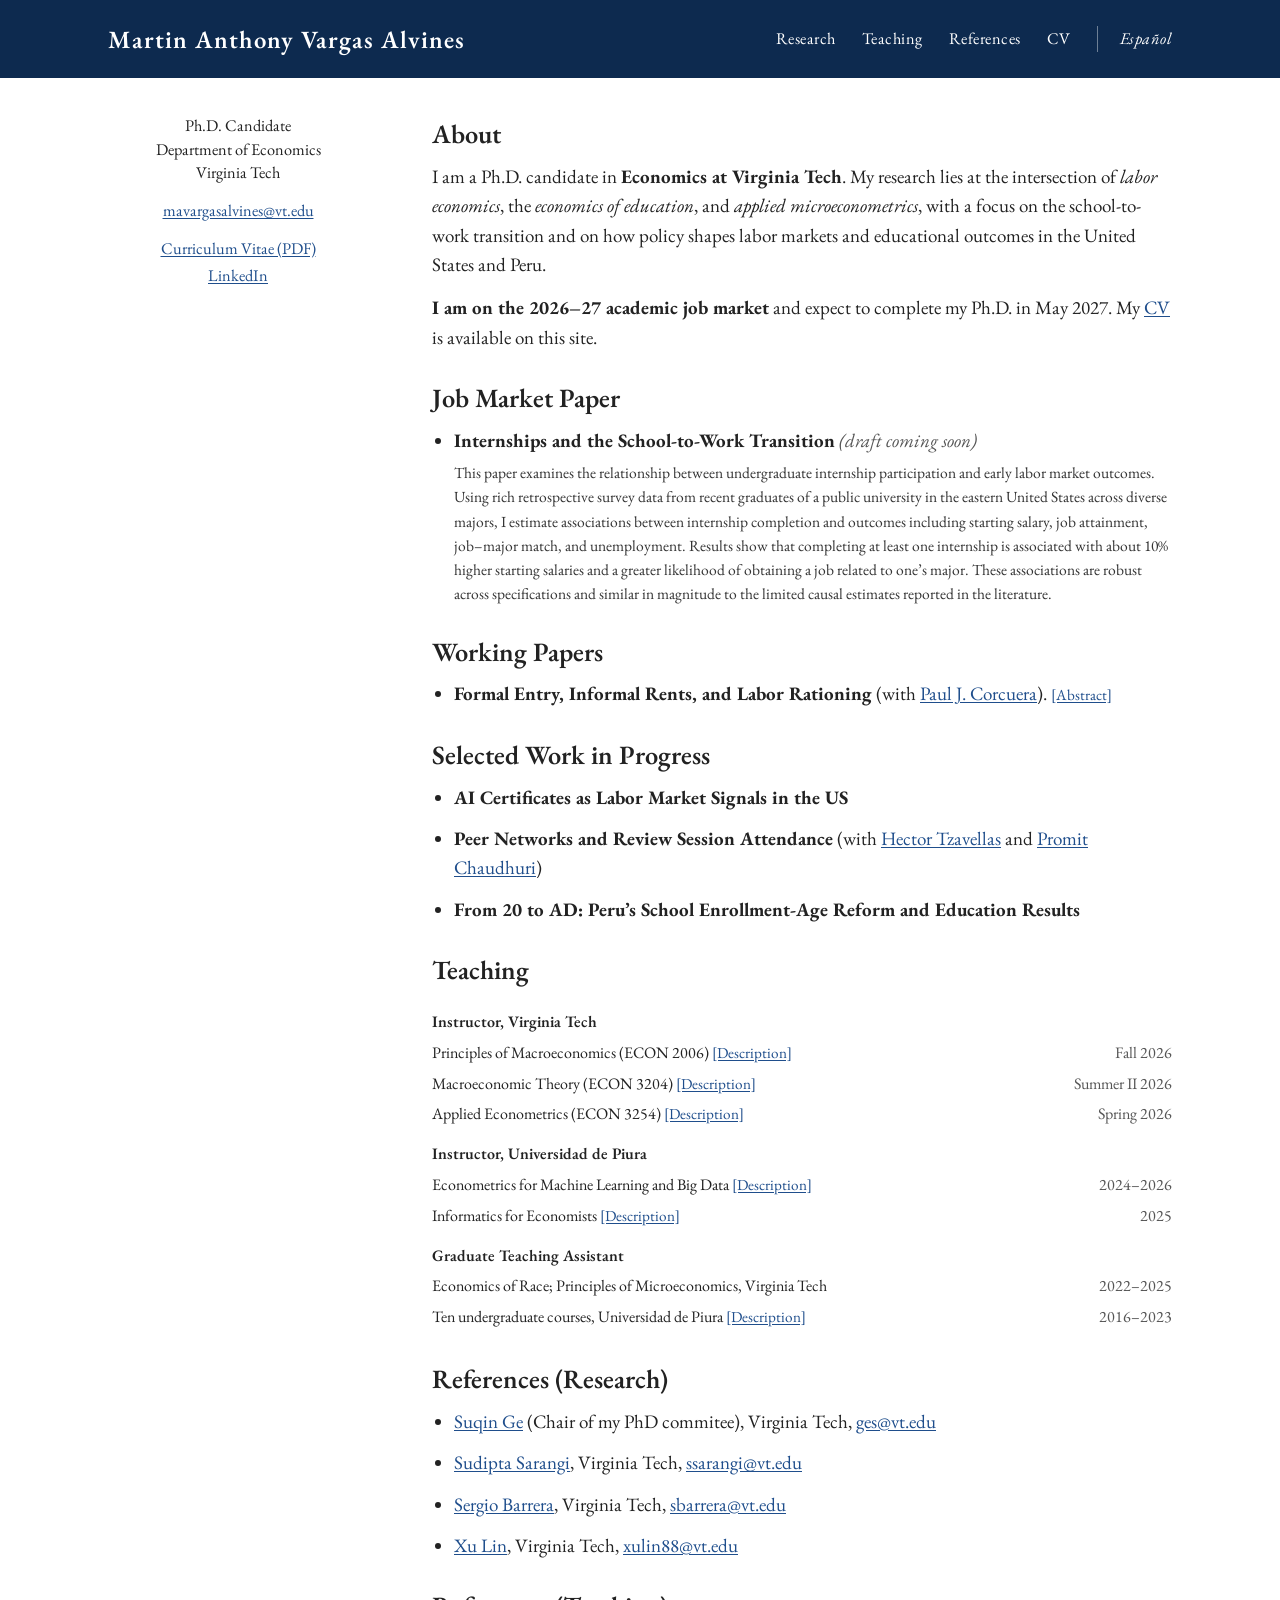
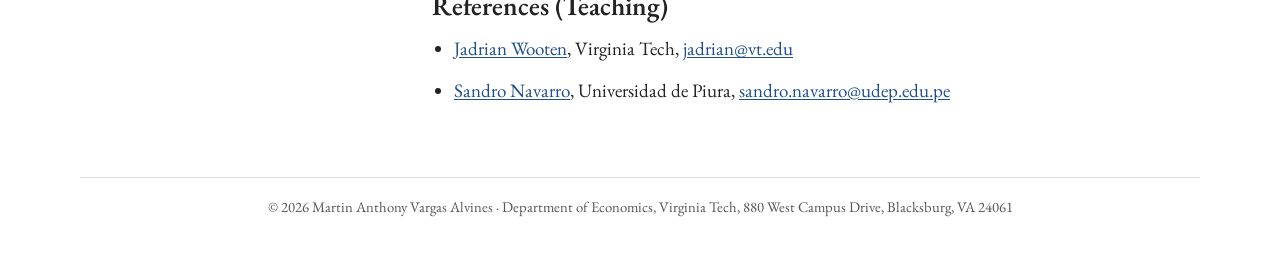
==== index.html @ 470b0822 "Initial commit" ====
<!DOCTYPE html>
<html lang="en">
<head>
<meta charset="utf-8">
<meta name="viewport" content="width=device-width, initial-scale=1">
<title>Martin Anthony Vargas Alvines | Ph.D. Candidate in Economics, Virginia Tech</title>
<meta name="description" content="Martin Anthony Vargas Alvines, Ph.D. candidate in Economics at Virginia Tech. Labor economics, economics of education, applied microeconometrics. On the 2026–27 job market.">
<meta property="og:title" content="Martin Anthony Vargas Alvines">
<meta property="og:description" content="Ph.D. candidate in Economics, Virginia Tech. On the 2026–27 job market.">
<link rel="alternate" hreflang="en" href="./">
<link rel="alternate" hreflang="es" href="es/">
<link rel="preconnect" href="https://fonts.googleapis.com">
<link rel="preconnect" href="https://fonts.gstatic.com" crossorigin>
<link href="https://fonts.googleapis.com/css2?family=EB+Garamond:ital,wght@0,400;0,600;0,700;1,400&display=swap" rel="stylesheet">
<link rel="stylesheet" href="style.css">
</head>
<body>

<div class="bar">
  <div class="inner">
    <a class="name" href="./">Martin Anthony Vargas Alvines</a>
    <nav>
      <a href="#research">Research</a>
      <a href="#teaching">Teaching</a>
      <a href="#references">References</a>
      <a href="cv.pdf">CV</a>
      <a class="lang" href="es/" hreflang="es" lang="es">Español</a>
    </nav>
  </div>
</div>

<div class="page">
  <aside>
    <img src="photo.jpg" alt="Martin Anthony Vargas Alvines" onerror="this.remove()">
    <p>Ph.D. Candidate<br>Department of Economics<br>Virginia Tech</p>
    <p><a href="mailto:mavargasalvines@vt.edu">mavargasalvines@vt.edu</a></p>
    <p class="links">
      <a href="cv.pdf">Curriculum Vitae (PDF)</a>
      <a href="https://www.linkedin.com/in/martin-anthony-vargas-alvines-2488231a1/">LinkedIn</a>
    </p>
  </aside>

  <main>
    <h2>About</h2>
    <p>I am a Ph.D. candidate in <strong>Economics at Virginia Tech</strong>. My research lies at the intersection of <em>labor economics</em>, the <em>economics of education</em>, and <em>applied microeconometrics</em>, with a focus on the school-to-work transition and on how policy shapes labor markets and educational outcomes in the United States and Peru.</p>
    <p><strong>I am on the 2026–27 academic job market</strong> and expect to complete my Ph.D. in May 2027. My <a href="cv.pdf">CV</a> is available on this site.</p>

    <h2 id="research">Job Market Paper</h2>
    <ul>
      <li><span class="title">Internships and the School-to-Work Transition</span> <span class="status">(draft coming soon)</span>
        <p class="abstract">This paper examines the relationship between undergraduate internship participation and early labor market outcomes. Using rich retrospective survey data from recent graduates of a public university in the eastern United States across diverse majors, I estimate associations between internship completion and outcomes including starting salary, job attainment, job–major match, and unemployment. Results show that completing at least one internship is associated with about 10% higher starting salaries and a greater likelihood of obtaining a job related to one’s major. These associations are robust across specifications and similar in magnitude to the limited causal estimates reported in the literature.</p>
      </li>
    </ul>

    <h2>Working Papers</h2>
    <ul>
      <li><span class="title">Formal Entry, Informal Rents, and Labor Rationing</span> (with <a href="https://paulcorcuera.com/">Paul J. Corcuera</a>).
        <details><summary>[Abstract]</summary>
        <p>This paper studies how formal firm creation influences informality through two mechanisms: changes in market power and labor rationing. We exploit the staggered rollout of Peru’s <em>Business Development Centers</em> (CDE) program, which encouraged the entry of formal firms across districts and industries. A simple framework highlights that informal firms rely on both paid and unpaid family labor and may possess market power. Increased formal entry can reduce informal rents in high-barrier sectors or reallocate underemployed workers toward formal jobs in labor-abundant areas. Using administrative CDE records and ENAHO microdata, we implement an event-study design, Jackknife IV, and Shift-Share IV to estimate the impacts on profits, unpaid labor, and employment transitions.</p>
        </details>
      </li>
    </ul>

    <h2>Selected Work in Progress</h2>
    <ul>
      <li><span class="title">AI Certificates as Labor Market Signals in the US</span></li>
      <li><span class="title">Peer Networks and Review Session Attendance</span> (with <a href="https://sites.google.com/view/hectortzavellas/home">Hector Tzavellas</a> and <a href="https://www.promitkchaudhuri.com/">Promit Chaudhuri</a>)</li>
      <li><span class="title">From 20 to AD: Peru’s School Enrollment-Age Reform and Education Results</span></li>
    </ul>

    <h2 id="teaching">Teaching</h2>
        <table class="teach">
      <tr class="inst"><td colspan="2">Instructor, Virginia Tech</td></tr>
      <tr><td>Principles of Macroeconomics (ECON 2006)
        <details><summary>[Description]</summary>
        <p>A sophomore-level gateway course at Virginia Tech taught three times weekly. Designed spaced retrieval-practice homework, peer-instruction review sessions, a transparent participation rubric, and mastery-based exam-replacement policies, then validated them with item-level psychometric analysis to strengthen engagement and student outcomes. Gen-AI effects in the economy discussed in every session.</p>
        </details>
      </td><td class="when">Fall 2026</td></tr>
      <tr><td>Macroeconomic Theory (ECON 3204)
        <details><summary>[Description]</summary>
        <p>Covers the canonical models of intermediate macroeconomics: IS-LM, AS-AD, the Phillips curve, and open-economy extensions, with emphasis on applying each framework to current policy questions, including inflation, unemployment, and trade shocks.</p>
        </details>
      </td><td class="when">Summer II 2026</td></tr>
      <tr><td>Applied Econometrics (ECON 3254)
        <details><summary>[Description]</summary>
        <p>Covers the econometric techniques economists use to identify causal relationships in data, with hands-on implementation in Stata. Students develop skills in OLS estimation, regression diagnostics, and research design, applying them to an original research project.</p>
        </details>
      </td><td class="when">Spring 2026</td></tr>

      <tr class="inst"><td colspan="2">Instructor, Universidad de Piura</td></tr>
      <tr><td>Econometrics for Machine Learning and Big Data
        <details><summary>[Description]</summary>
        <p>Introduces Machine Learning (ML), Gen-AI, and Big Data econometric analysis: econometric foundations, ML methodologies, and their applications to real-world economic variables, plus basic concepts of Bayesian econometrics. Gen-AI and ML relation is stressed in each session.</p>
        </details>
      </td><td class="when">2024–2026</td></tr>
      <tr><td>Informatics for Economists
        <details><summary>[Description]</summary>
        <p>Introduces the programs economists use: Stata, R, Python (Jupyter), and LaTeX, together with the principles of coding and the types of data economists work with.</p>
        </details>
      </td><td class="when">2025</td></tr>

      <tr class="inst"><td colspan="2">Graduate Teaching Assistant</td></tr>
      <tr><td>Economics of Race; Principles of Microeconomics, Virginia Tech</td><td class="when">2022–2025</td></tr>
      <tr><td>Ten undergraduate courses, Universidad de Piura
        <details><summary>[Description]</summary>
        <p>Principles of Macroeconomics, Math for Economists, Game Theory, Industrial Organization, Econometrics, Microeconometrics, Macroeconomics I &amp; II, Methodology for Economics Research, and Regional and Urban Economics. Assisted professors in preparing and delivering courses, conducted tutorials, prepared and graded homework and exams, and gave feedback to undergraduate students.</p>
        </details>
      </td><td class="when">2016–2023</td></tr>
    </table>

    <h2 id="references_res">References (Research)</h2>
    <ul>
      <li><a href="https://www.gesuqin.com/">Suqin Ge</a> (Chair of my PhD commitee), Virginia Tech, <a href="mailto:ges@vt.edu">ges@vt.edu</a></li>
      <li><a href="https://www.sudiptasarangi.com/">Sudipta Sarangi</a>, Virginia Tech, <a href="mailto:ssarangi@vt.edu">ssarangi@vt.edu</a></li>
      <li><a href="https://www.sergioebarrera.com/">Sergio Barrera</a>, Virginia Tech, <a href="mailto:sbarrera@vt.edu">sbarrera@vt.edu</a></li>
      <li><a href="https://sites.google.com/vt.edu/xulin">Xu Lin</a>, Virginia Tech, <a href="mailto:xulin88@vt.edu">xulin88@vt.edu</a></li>
    </ul>

    <h2 id="references_tea">References (Teaching)</h2>
    <ul>
      <li><a href="https://www.jadrianwooten.com/">Jadrian Wooten</a>, Virginia Tech, <a href="mailto:jadrian@vt.edu">jadrian@vt.edu</a></li>
      <li><a href="https://www.udep.edu.pe/perfil/sandro-navarro/">Sandro Navarro</a>, Universidad de Piura, <a href="mailto:sandro.navarro@udep.edu.pe">sandro.navarro@udep.edu.pe</a></li>
    </ul>
  </main>
</div>

<footer>© 2026 Martin Anthony Vargas Alvines · Department of Economics, Virginia Tech, 880 West Campus Drive, Blacksburg, VA 24061</footer>
</body>
</html>
---- style.css ----
:root{
  --bar:#0d2a4f; --bar-text:#ffffff;
  --text:#222222; --muted:#555555; --link:#1f4e8c; --line:#dddddd; --bg:#ffffff;
  --font:"EB Garamond",Garamond,"Adobe Garamond Pro","Times New Roman",serif;
}
*{box-sizing:border-box}
html{scroll-behavior:smooth}
body{margin:0;background:var(--bg);color:var(--text);font-family:var(--font);
     font-size:19px;line-height:1.55}
a{color:var(--link);text-decoration:underline;text-underline-offset:2px}
a:hover{text-decoration-thickness:2px}

/* top bar */
.bar{background:var(--bar);color:var(--bar-text)}
.bar .inner{max-width:1120px;margin:0 auto;padding:0 28px;height:78px;
            display:flex;align-items:center;justify-content:space-between;gap:20px}
.bar .name{color:#fff;text-decoration:none;font-size:1.55rem;font-weight:600;letter-spacing:.04em}
.bar nav{display:flex;align-items:center;gap:26px}
.bar nav a{color:#fff;text-decoration:none;font-size:1.02rem;letter-spacing:.03em}
.bar nav a:hover{text-decoration:underline}
.bar nav .lang{border-left:1px solid rgba(255,255,255,.4);padding-left:22px;font-style:italic}

/* layout */
.page{max-width:1120px;margin:0 auto;padding:36px 28px 60px;
      display:grid;grid-template-columns:260px 1fr;gap:64px}
aside{text-align:center;font-size:1.02rem;line-height:1.45}
aside img{width:220px;height:auto;border-radius:6px;display:block;margin:0 auto 18px;
          box-shadow:0 1px 4px rgba(0,0,0,.18)}
aside p{margin:0 0 14px}
aside .links a{display:block;margin:4px 0}

main h2{font-size:1.65rem;font-weight:600;margin:30px 0 12px;line-height:1.2}
main h2:first-child{margin-top:4px}
main p{margin:0 0 14px}
main ul{margin:0 0 8px;padding-left:22px}
main li{margin:0 0 12px}
.title{font-weight:700}
.status{font-style:italic;color:var(--muted)}
details{display:inline}
details summary{display:inline;cursor:pointer;color:var(--link);text-decoration:underline;
                text-underline-offset:2px;font-size:.95rem;list-style:none}
details summary::-webkit-details-marker{display:none}
details[open] summary{margin-bottom:4px}
details p{display:block;font-size:.95rem;color:#333;margin:6px 0 4px;text-align:left}
.abstract{font-size:.97rem;color:#333;text-align:left;margin:6px 0 0}
table.teach{border-collapse:collapse;width:100%;font-size:1rem}
table.teach td{padding:3px 0;vertical-align:top}
table.teach td.when{text-align:right;color:var(--muted);white-space:nowrap;padding-left:16px}
table.teach tr.inst td{font-weight:600;padding-top:12px}
footer{border-top:1px solid var(--line);max-width:1120px;margin:0 auto;padding:18px 28px 40px;
       color:var(--muted);font-size:.92rem;text-align:center}

@media (max-width:820px){
  .bar .inner{height:auto;padding:14px 18px;flex-direction:column;align-items:flex-start;gap:8px}
  .bar nav{gap:16px;flex-wrap:wrap}
  .bar nav .lang{border-left:0;padding-left:0}
  .page{grid-template-columns:1fr;gap:20px;padding:24px 18px 40px}
  aside img{width:170px}
  body{font-size:18px}
}
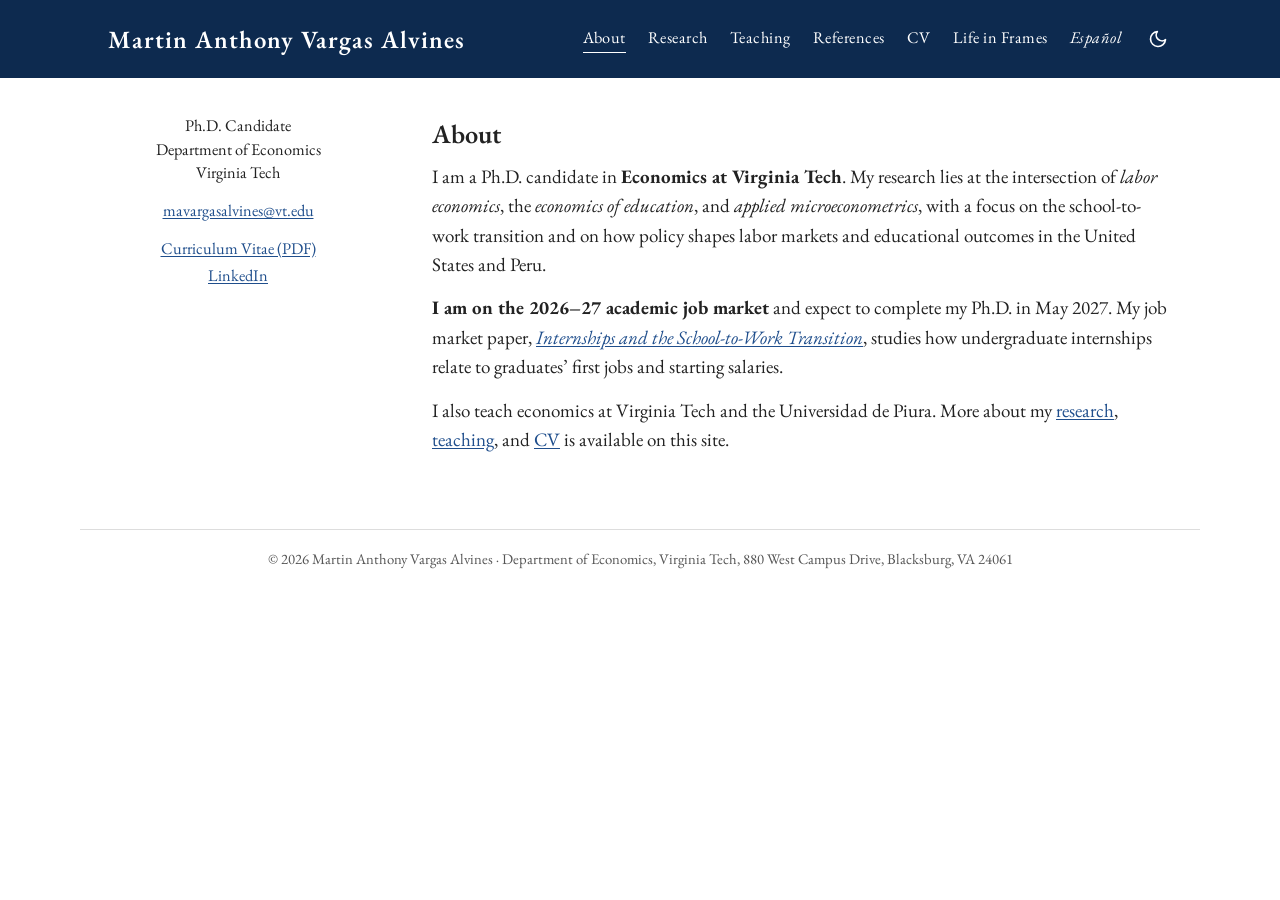
==== commit 0a607470: "Update site and CV" ====
--- a/index.html
+++ b/index.html
@@ -6,25 +6,29 @@
 <title>Martin Anthony Vargas Alvines | Ph.D. Candidate in Economics, Virginia Tech</title>
 <meta name="description" content="Martin Anthony Vargas Alvines, Ph.D. candidate in Economics at Virginia Tech. Labor economics, economics of education, applied microeconometrics. On the 2026–27 job market.">
 <meta property="og:title" content="Martin Anthony Vargas Alvines">
-<meta property="og:description" content="Ph.D. candidate in Economics, Virginia Tech. On the 2026–27 job market.">
-<link rel="alternate" hreflang="en" href="./">
-<link rel="alternate" hreflang="es" href="es/">
+<meta property="og:description" content="Martin Anthony Vargas Alvines, Ph.D. candidate in Economics at Virginia Tech. Labor economics, economics of education, applied microeconometrics. On the 2026–27 job market.">
+<link rel="alternate" hreflang="es" href="es/index.html">
+<script>(function(){var t;try{t=localStorage.getItem('theme')}catch(e){}if(!t)t=window.matchMedia('(prefers-color-scheme: dark)').matches?'dark':'light';document.documentElement.setAttribute('data-theme',t)})();</script>
 <link rel="preconnect" href="https://fonts.googleapis.com">
 <link rel="preconnect" href="https://fonts.gstatic.com" crossorigin>
 <link href="https://fonts.googleapis.com/css2?family=EB+Garamond:ital,wght@0,400;0,600;0,700;1,400&display=swap" rel="stylesheet">
 <link rel="stylesheet" href="style.css">
+<script src="site.js" defer></script>
 </head>
 <body>
 
 <div class="bar">
   <div class="inner">
-    <a class="name" href="./">Martin Anthony Vargas Alvines</a>
+    <a class="name" href="index.html">Martin Anthony Vargas Alvines</a>
     <nav>
-      <a href="#research">Research</a>
-      <a href="#teaching">Teaching</a>
-      <a href="#references">References</a>
-      <a href="cv.pdf">CV</a>
-      <a class="lang" href="es/" hreflang="es" lang="es">Español</a>
+      <a href="index.html" class="active">About</a>
+      <a href="research.html">Research</a>
+      <a href="teaching.html">Teaching</a>
+      <a href="references.html">References</a>
+      <a href="cv.html">CV</a>
+      <a href="life.html">Life in Frames</a>
+      <a class="lang" href="es/index.html" hreflang="es" lang="es">Español</a>
+      <button class="theme-toggle" type="button" aria-label="Toggle light/dark mode" title="Toggle light/dark mode"><svg class="moon" viewBox="0 0 24 24" fill="none" stroke="currentColor" stroke-width="2" stroke-linecap="round" stroke-linejoin="round"><path d="M21 12.79A9 9 0 1 1 11.21 3 7 7 0 0 0 21 12.79z"/></svg><svg class="sun" viewBox="0 0 24 24" fill="none" stroke="currentColor" stroke-width="2" stroke-linecap="round"><circle cx="12" cy="12" r="4.5"/><path d="M12 2v2M12 20v2M4.9 4.9l1.4 1.4M17.7 17.7l1.4 1.4M2 12h2M20 12h2M4.9 19.1l1.4-1.4M17.7 6.3l1.4-1.4"/></svg></button>
     </nav>
   </div>
 </div>
@@ -43,84 +47,8 @@
   <main>
     <h2>About</h2>
     <p>I am a Ph.D. candidate in <strong>Economics at Virginia Tech</strong>. My research lies at the intersection of <em>labor economics</em>, the <em>economics of education</em>, and <em>applied microeconometrics</em>, with a focus on the school-to-work transition and on how policy shapes labor markets and educational outcomes in the United States and Peru.</p>
-    <p><strong>I am on the 2026–27 academic job market</strong> and expect to complete my Ph.D. in May 2027. My <a href="cv.pdf">CV</a> is available on this site.</p>
-
-    <h2 id="research">Job Market Paper</h2>
-    <ul>
-      <li><span class="title">Internships and the School-to-Work Transition</span> <span class="status">(draft coming soon)</span>
-        <p class="abstract">This paper examines the relationship between undergraduate internship participation and early labor market outcomes. Using rich retrospective survey data from recent graduates of a public university in the eastern United States across diverse majors, I estimate associations between internship completion and outcomes including starting salary, job attainment, job–major match, and unemployment. Results show that completing at least one internship is associated with about 10% higher starting salaries and a greater likelihood of obtaining a job related to one’s major. These associations are robust across specifications and similar in magnitude to the limited causal estimates reported in the literature.</p>
-      </li>
-    </ul>
-
-    <h2>Working Papers</h2>
-    <ul>
-      <li><span class="title">Formal Entry, Informal Rents, and Labor Rationing</span> (with <a href="https://paulcorcuera.com/">Paul J. Corcuera</a>).
-        <details><summary>[Abstract]</summary>
-        <p>This paper studies how formal firm creation influences informality through two mechanisms: changes in market power and labor rationing. We exploit the staggered rollout of Peru’s <em>Business Development Centers</em> (CDE) program, which encouraged the entry of formal firms across districts and industries. A simple framework highlights that informal firms rely on both paid and unpaid family labor and may possess market power. Increased formal entry can reduce informal rents in high-barrier sectors or reallocate underemployed workers toward formal jobs in labor-abundant areas. Using administrative CDE records and ENAHO microdata, we implement an event-study design, Jackknife IV, and Shift-Share IV to estimate the impacts on profits, unpaid labor, and employment transitions.</p>
-        </details>
-      </li>
-    </ul>
-
-    <h2>Selected Work in Progress</h2>
-    <ul>
-      <li><span class="title">AI Certificates as Labor Market Signals in the US</span></li>
-      <li><span class="title">Peer Networks and Review Session Attendance</span> (with <a href="https://sites.google.com/view/hectortzavellas/home">Hector Tzavellas</a> and <a href="https://www.promitkchaudhuri.com/">Promit Chaudhuri</a>)</li>
-      <li><span class="title">From 20 to AD: Peru’s School Enrollment-Age Reform and Education Results</span></li>
-    </ul>
-
-    <h2 id="teaching">Teaching</h2>
-        <table class="teach">
-      <tr class="inst"><td colspan="2">Instructor, Virginia Tech</td></tr>
-      <tr><td>Principles of Macroeconomics (ECON 2006)
-        <details><summary>[Description]</summary>
-        <p>A sophomore-level gateway course at Virginia Tech taught three times weekly. Designed spaced retrieval-practice homework, peer-instruction review sessions, a transparent participation rubric, and mastery-based exam-replacement policies, then validated them with item-level psychometric analysis to strengthen engagement and student outcomes. Gen-AI effects in the economy discussed in every session.</p>
-        </details>
-      </td><td class="when">Fall 2026</td></tr>
-      <tr><td>Macroeconomic Theory (ECON 3204)
-        <details><summary>[Description]</summary>
-        <p>Covers the canonical models of intermediate macroeconomics: IS-LM, AS-AD, the Phillips curve, and open-economy extensions, with emphasis on applying each framework to current policy questions, including inflation, unemployment, and trade shocks.</p>
-        </details>
-      </td><td class="when">Summer II 2026</td></tr>
-      <tr><td>Applied Econometrics (ECON 3254)
-        <details><summary>[Description]</summary>
-        <p>Covers the econometric techniques economists use to identify causal relationships in data, with hands-on implementation in Stata. Students develop skills in OLS estimation, regression diagnostics, and research design, applying them to an original research project.</p>
-        </details>
-      </td><td class="when">Spring 2026</td></tr>
-
-      <tr class="inst"><td colspan="2">Instructor, Universidad de Piura</td></tr>
-      <tr><td>Econometrics for Machine Learning and Big Data
-        <details><summary>[Description]</summary>
-        <p>Introduces Machine Learning (ML), Gen-AI, and Big Data econometric analysis: econometric foundations, ML methodologies, and their applications to real-world economic variables, plus basic concepts of Bayesian econometrics. Gen-AI and ML relation is stressed in each session.</p>
-        </details>
-      </td><td class="when">2024–2026</td></tr>
-      <tr><td>Informatics for Economists
-        <details><summary>[Description]</summary>
-        <p>Introduces the programs economists use: Stata, R, Python (Jupyter), and LaTeX, together with the principles of coding and the types of data economists work with.</p>
-        </details>
-      </td><td class="when">2025</td></tr>
-
-      <tr class="inst"><td colspan="2">Graduate Teaching Assistant</td></tr>
-      <tr><td>Economics of Race; Principles of Microeconomics, Virginia Tech</td><td class="when">2022–2025</td></tr>
-      <tr><td>Ten undergraduate courses, Universidad de Piura
-        <details><summary>[Description]</summary>
-        <p>Principles of Macroeconomics, Math for Economists, Game Theory, Industrial Organization, Econometrics, Microeconometrics, Macroeconomics I &amp; II, Methodology for Economics Research, and Regional and Urban Economics. Assisted professors in preparing and delivering courses, conducted tutorials, prepared and graded homework and exams, and gave feedback to undergraduate students.</p>
-        </details>
-      </td><td class="when">2016–2023</td></tr>
-    </table>
-
-    <h2 id="references_res">References (Research)</h2>
-    <ul>
-      <li><a href="https://www.gesuqin.com/">Suqin Ge</a> (Chair of my PhD commitee), Virginia Tech, <a href="mailto:ges@vt.edu">ges@vt.edu</a></li>
-      <li><a href="https://www.sudiptasarangi.com/">Sudipta Sarangi</a>, Virginia Tech, <a href="mailto:ssarangi@vt.edu">ssarangi@vt.edu</a></li>
-      <li><a href="https://www.sergioebarrera.com/">Sergio Barrera</a>, Virginia Tech, <a href="mailto:sbarrera@vt.edu">sbarrera@vt.edu</a></li>
-      <li><a href="https://sites.google.com/vt.edu/xulin">Xu Lin</a>, Virginia Tech, <a href="mailto:xulin88@vt.edu">xulin88@vt.edu</a></li>
-    </ul>
-
-    <h2 id="references_tea">References (Teaching)</h2>
-    <ul>
-      <li><a href="https://www.jadrianwooten.com/">Jadrian Wooten</a>, Virginia Tech, <a href="mailto:jadrian@vt.edu">jadrian@vt.edu</a></li>
-      <li><a href="https://www.udep.edu.pe/perfil/sandro-navarro/">Sandro Navarro</a>, Universidad de Piura, <a href="mailto:sandro.navarro@udep.edu.pe">sandro.navarro@udep.edu.pe</a></li>
-    </ul>
+    <p><strong>I am on the 2026–27 academic job market</strong> and expect to complete my Ph.D. in May 2027. My job market paper, <a href="research.html"><em>Internships and the School-to-Work Transition</em></a>, studies how undergraduate internships relate to graduates’ first jobs and starting salaries.</p>
+    <p>I also teach economics at Virginia Tech and the Universidad de Piura. More about my <a href="research.html">research</a>, <a href="teaching.html">teaching</a>, and <a href="cv.html">CV</a> is available on this site.</p>
   </main>
 </div>
 
--- a/style.css
+++ b/style.css
@@ -1,26 +1,39 @@
+/* ============ Colors: light (default) and dark ============ */
 :root{
   --bar:#0d2a4f; --bar-text:#ffffff;
-  --text:#222222; --muted:#555555; --link:#1f4e8c; --line:#dddddd; --bg:#ffffff;
+  --bg:#ffffff; --text:#222222; --muted:#555555; --soft:#333333;
+  --link:#1f4e8c; --line:#dddddd; --card:#f6f6f4;
   --font:"EB Garamond",Garamond,"Adobe Garamond Pro","Times New Roman",serif;
 }
+html[data-theme="dark"]{
+  --bar:#0a1830; --bar-text:#ffffff;
+  --bg:#1b1c1e; --text:#e4e2dd; --muted:#a8a6a0; --soft:#cfcdc7;
+  --link:#8db6f2; --line:#3a3b3e; --card:#25262a;
+}
+
 *{box-sizing:border-box}
 html{scroll-behavior:smooth}
 body{margin:0;background:var(--bg);color:var(--text);font-family:var(--font);
-     font-size:19px;line-height:1.55}
+     font-size:19px;line-height:1.55;transition:background .2s,color .2s}
 a{color:var(--link);text-decoration:underline;text-underline-offset:2px}
 a:hover{text-decoration-thickness:2px}
 
-/* top bar */
+/* ============ Top bar ============ */
 .bar{background:var(--bar);color:var(--bar-text)}
-.bar .inner{max-width:1120px;margin:0 auto;padding:0 28px;height:78px;
+.bar .inner{max-width:1120px;margin:0 auto;padding:0 28px;min-height:78px;
             display:flex;align-items:center;justify-content:space-between;gap:20px}
 .bar .name{color:#fff;text-decoration:none;font-size:1.55rem;font-weight:600;letter-spacing:.04em}
-.bar nav{display:flex;align-items:center;gap:26px}
-.bar nav a{color:#fff;text-decoration:none;font-size:1.02rem;letter-spacing:.03em}
-.bar nav a:hover{text-decoration:underline}
-.bar nav .lang{border-left:1px solid rgba(255,255,255,.4);padding-left:22px;font-style:italic}
+.bar nav{display:flex;align-items:center;gap:22px;flex-wrap:wrap}
+.bar nav a{color:#fff;text-decoration:none;font-size:1.02rem;letter-spacing:.03em;padding-bottom:2px;border-bottom:1px solid transparent}
+.bar nav a:hover,.bar nav a.active{border-bottom-color:#fff}
+.bar nav .lang{font-style:italic}
+.theme-toggle{background:none;border:0;color:#fff;cursor:pointer;padding:4px;display:flex;align-items:center}
+.theme-toggle svg{width:20px;height:20px}
+.theme-toggle .sun{display:none}
+html[data-theme="dark"] .theme-toggle .sun{display:block}
+html[data-theme="dark"] .theme-toggle .moon{display:none}
 
-/* layout */
+/* ============ Layout: sidebar + content ============ */
 .page{max-width:1120px;margin:0 auto;padding:36px 28px 60px;
       display:grid;grid-template-columns:260px 1fr;gap:64px}
 aside{text-align:center;font-size:1.02rem;line-height:1.45}
@@ -29,32 +42,57 @@
 aside p{margin:0 0 14px}
 aside .links a{display:block;margin:4px 0}
 
+main{min-width:0}
+main h1{font-size:2rem;font-weight:600;margin:0 0 16px;line-height:1.2}
 main h2{font-size:1.65rem;font-weight:600;margin:30px 0 12px;line-height:1.2}
-main h2:first-child{margin-top:4px}
+main h1 + h2{margin-top:8px}
+main > h2:first-child{margin-top:4px}
 main p{margin:0 0 14px}
 main ul{margin:0 0 8px;padding-left:22px}
 main li{margin:0 0 12px}
 .title{font-weight:700}
 .status{font-style:italic;color:var(--muted)}
+
+/* expandable abstracts / descriptions */
 details{display:inline}
-details summary{display:inline;cursor:pointer;color:var(--link);text-decoration:underline;
-                text-underline-offset:2px;font-size:.95rem;list-style:none}
+details summary{display:inline;cursor:pointer;list-style:none;font-size:.95rem}
 details summary::-webkit-details-marker{display:none}
-details[open] summary{margin-bottom:4px}
-details p{display:block;font-size:.95rem;color:#333;margin:6px 0 4px;text-align:left}
-.abstract{font-size:.97rem;color:#333;text-align:left;margin:6px 0 0}
+details summary .toggle{color:var(--link);text-decoration:underline;text-underline-offset:2px}
+details summary a{font-size:.95rem;margin-left:4px}
+details p{display:block;font-size:.95rem;color:var(--soft);margin:6px 0 4px}
+.abstract{font-size:.97rem;color:var(--soft);margin:6px 0 0}
+
+/* teaching table */
 table.teach{border-collapse:collapse;width:100%;font-size:1rem}
 table.teach td{padding:3px 0;vertical-align:top}
 table.teach td.when{text-align:right;color:var(--muted);white-space:nowrap;padding-left:16px}
 table.teach tr.inst td{font-weight:600;padding-top:12px}
+
+/* CV viewer */
+.cv-actions{margin:0 0 14px}
+.cv-frame{width:100%;height:1100px;border:1px solid var(--line);border-radius:4px;background:var(--card)}
+
+/* Life in Frames gallery */
+.gallery{display:grid;grid-template-columns:repeat(auto-fill,minmax(230px,1fr));gap:22px}
+.gallery figure{margin:0;cursor:zoom-in}
+.gallery img{width:100%;aspect-ratio:4/3;object-fit:cover;border-radius:4px;display:block;
+             box-shadow:0 1px 4px rgba(0,0,0,.18)}
+.gallery figcaption{font-size:.95rem;color:var(--muted);text-align:center;margin-top:8px;font-style:italic}
+.lightbox{position:fixed;inset:0;background:rgba(0,0,0,.88);display:none;align-items:center;
+          justify-content:center;flex-direction:column;z-index:50;cursor:zoom-out;padding:24px}
+.lightbox.open{display:flex}
+.lightbox img{max-width:92vw;max-height:82vh;border-radius:4px}
+.lightbox p{color:#eee;font-style:italic;margin-top:12px;text-align:center}
+
 footer{border-top:1px solid var(--line);max-width:1120px;margin:0 auto;padding:18px 28px 40px;
        color:var(--muted);font-size:.92rem;text-align:center}
 
+/* ============ Phones ============ */
 @media (max-width:820px){
-  .bar .inner{height:auto;padding:14px 18px;flex-direction:column;align-items:flex-start;gap:8px}
-  .bar nav{gap:16px;flex-wrap:wrap}
-  .bar nav .lang{border-left:0;padding-left:0}
+  .bar .inner{padding:14px 18px;flex-direction:column;align-items:flex-start;gap:8px}
+  .bar nav{gap:14px}
   .page{grid-template-columns:1fr;gap:20px;padding:24px 18px 40px}
   aside img{width:170px}
   body{font-size:18px}
+  .cv-frame{height:75vh}
 }
